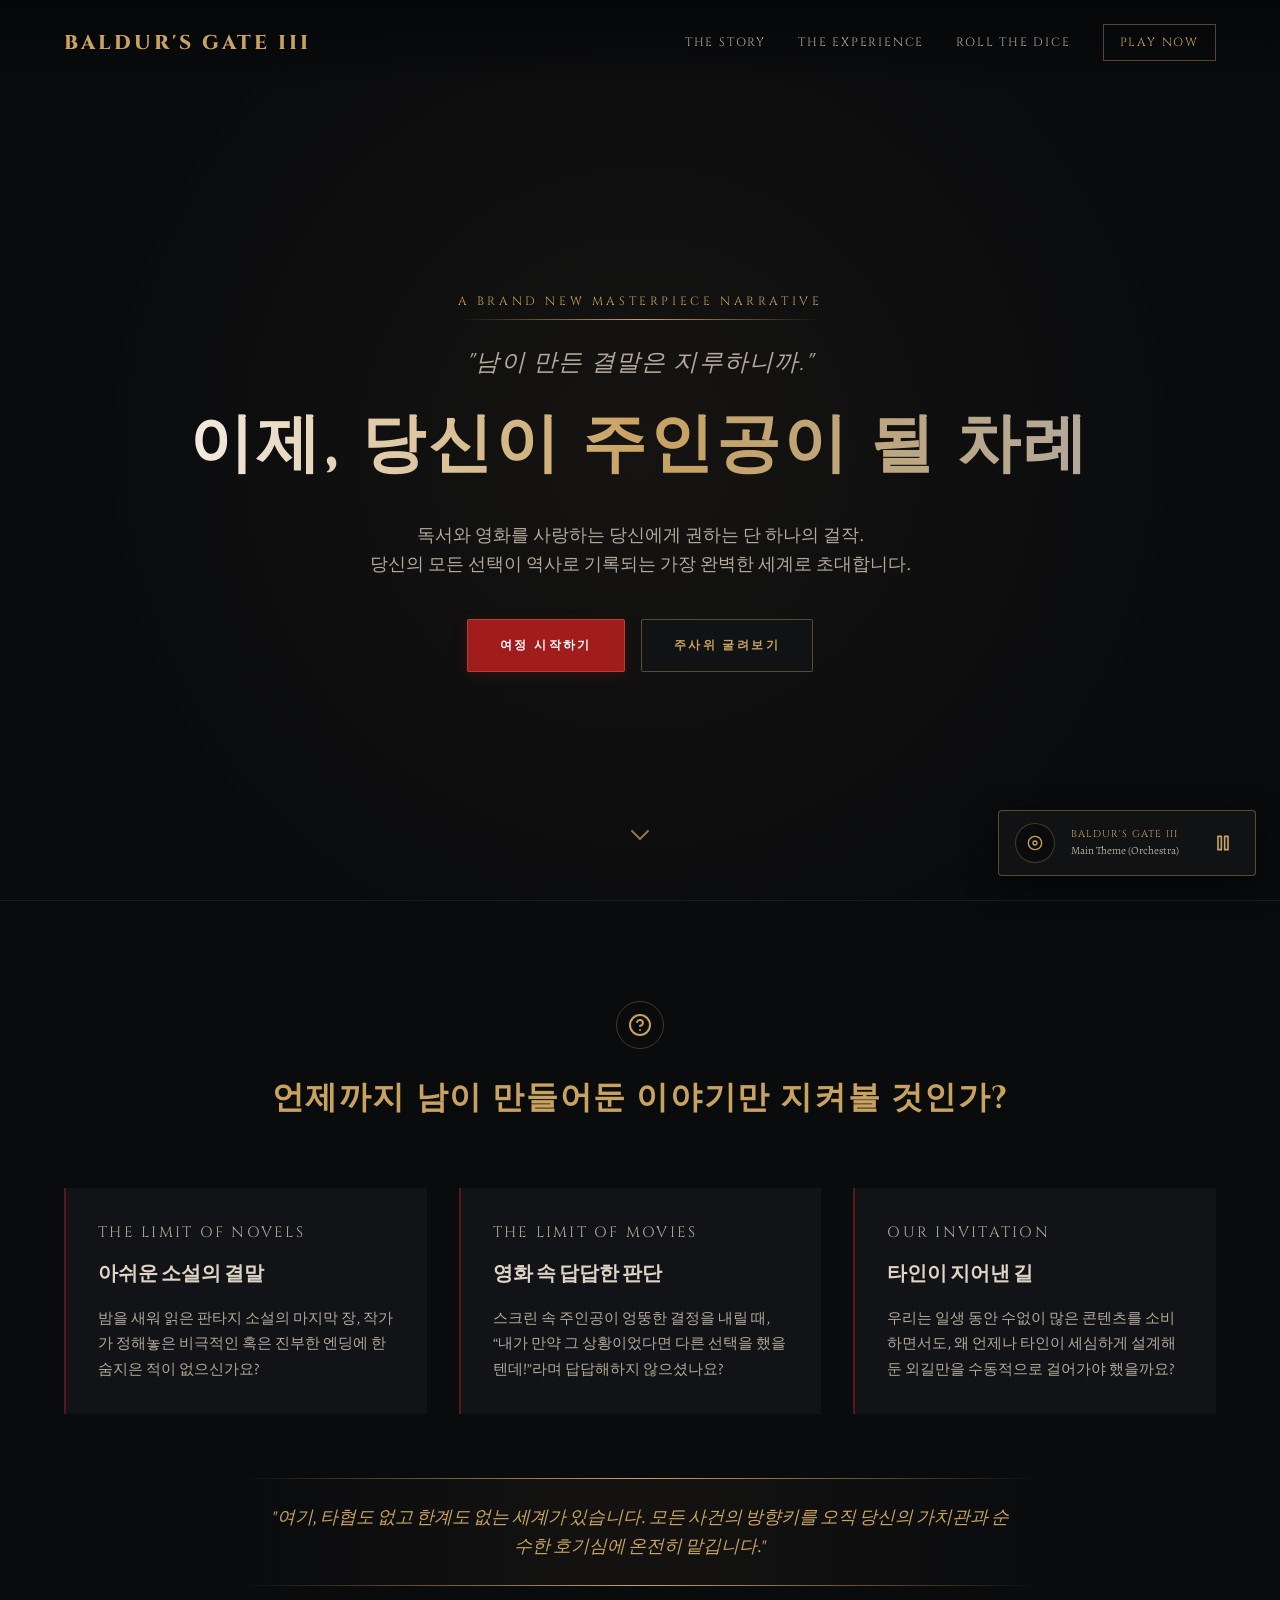
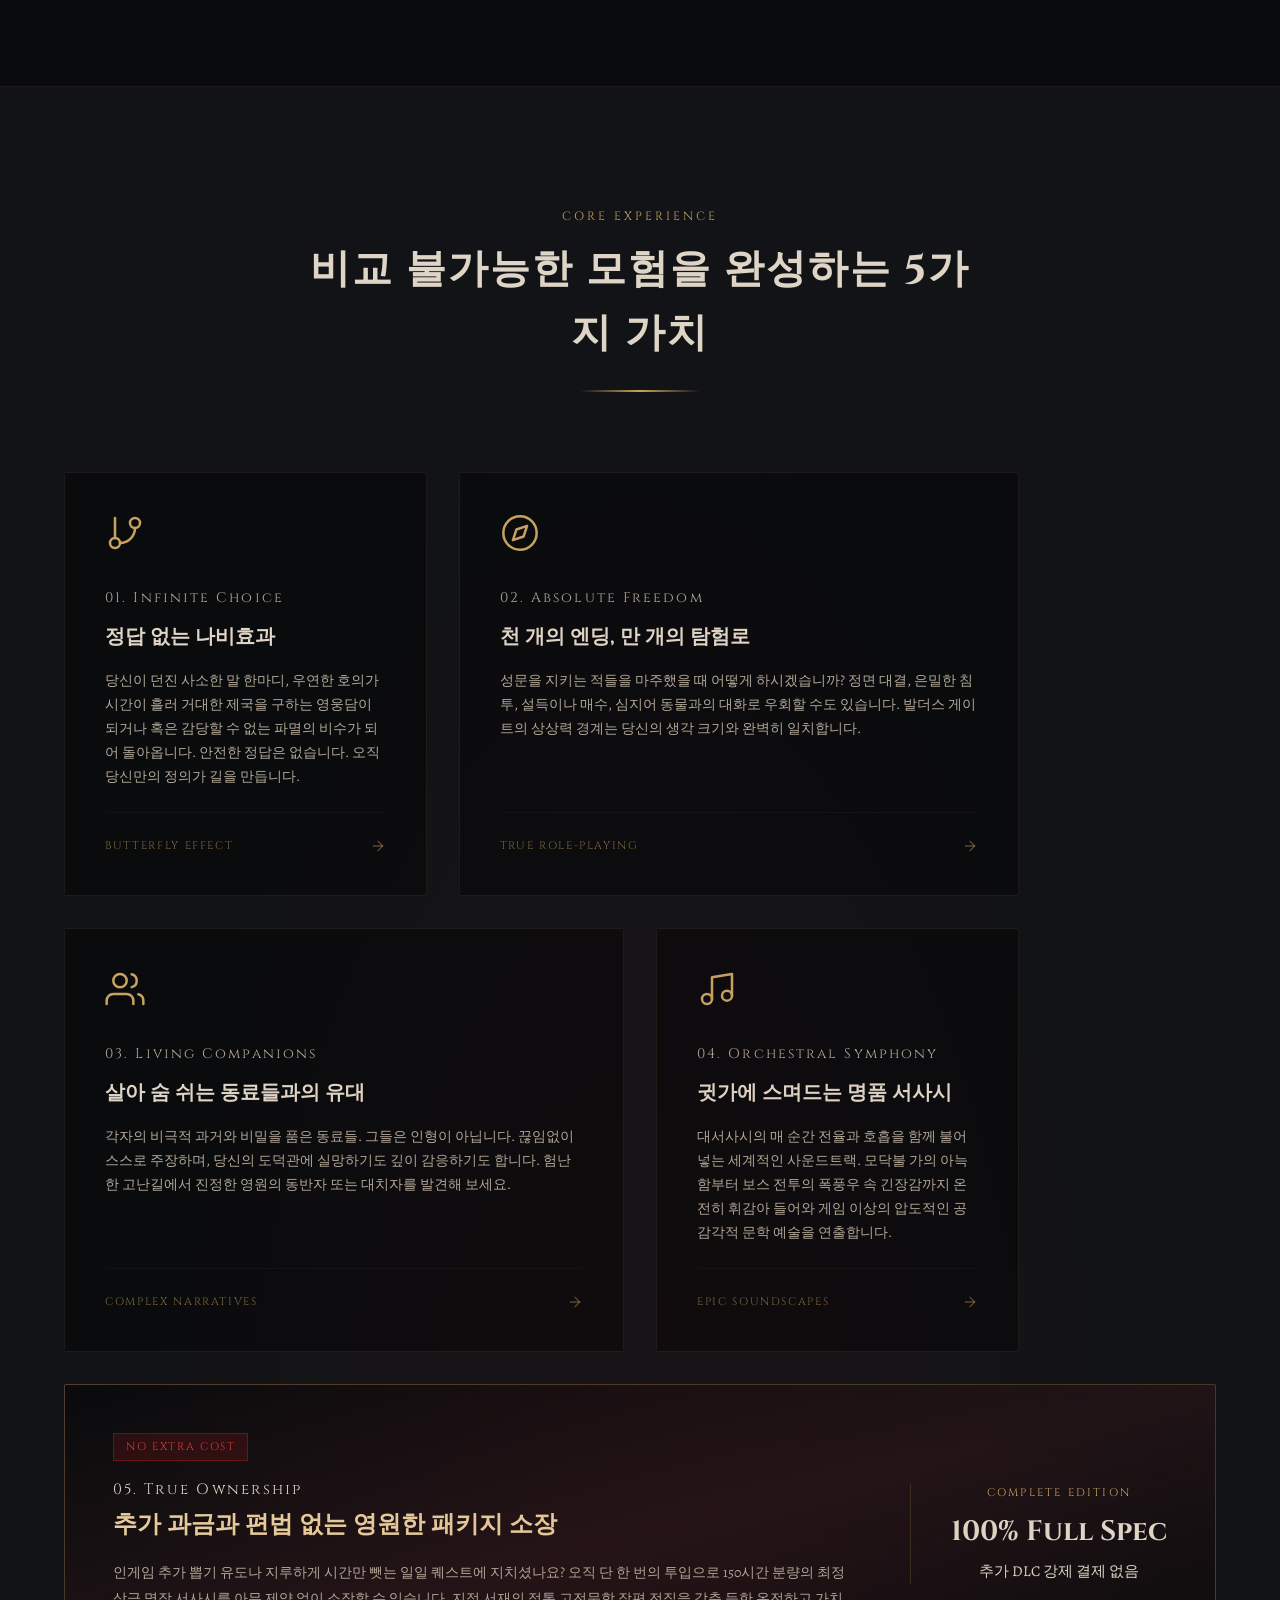
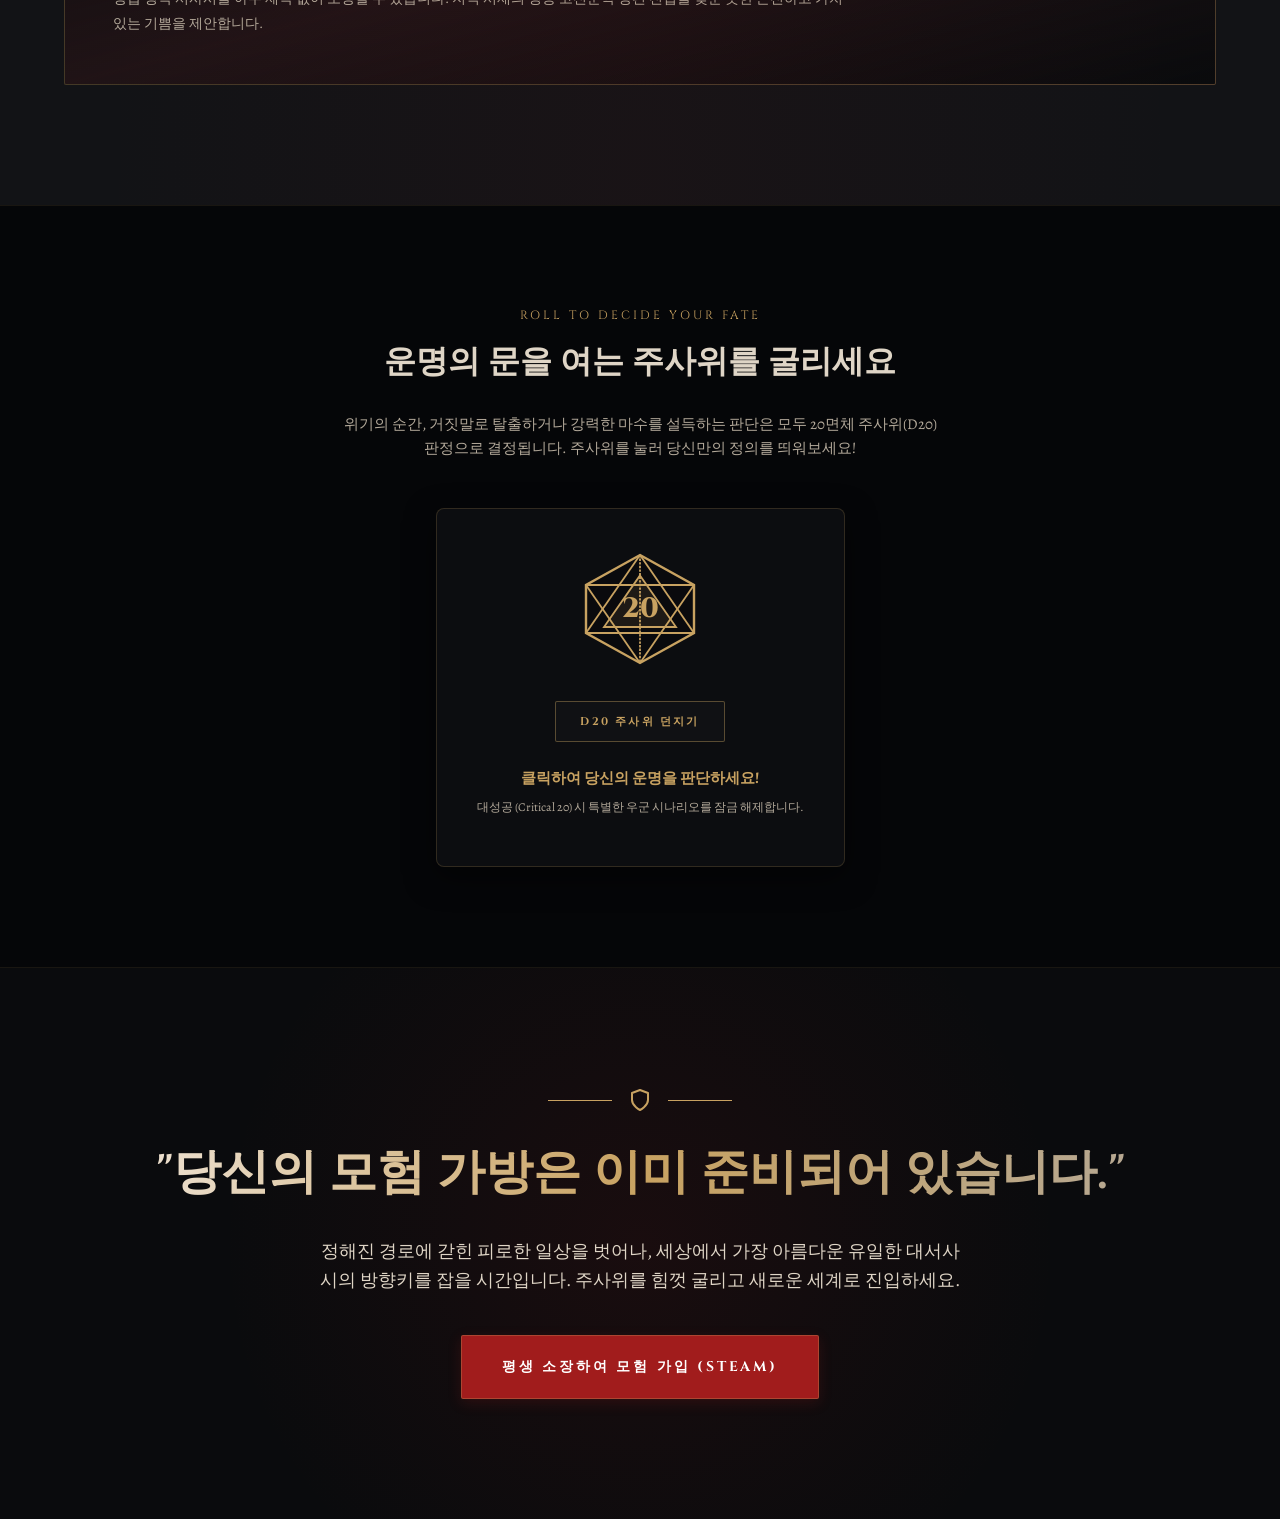
==== baldur_s_gate_3_branding_landing_page.html @ fa62d73f "add first draft of bg3 brading landing page" ====
<!DOCTYPE html>
<html lang="ko">
<head>
  <meta charset="UTF-8">
  <meta name="viewport" content="width=device-width, initial-scale=1.0">
  <title>발더스 게이트 3 - 당신이 주인공이 될 차례</title>
  
  <!-- 구글 폰트 (디자인 무드를 위한 최소한의 웹폰트 링크) -->
  <link rel="preconnect" href="https://fonts.googleapis.com">
  <link rel="preconnect" href="https://fonts.gstatic.com" crossorigin>
  <link href="https://fonts.googleapis.com/css2?family=Alegreya:ital,wght@0,400..900;1,400..900&family=Cinzel:wght@400..900&display=swap" rel="stylesheet">
  
  <style>
    /* CSS 변수를 활용한 디자인 시스템 구축 */
    :root {
      --color-obsidian: #0a0b0d;
      --color-obsidian-light: #121316;
      --color-obsidian-deep: #050608;
      --color-gold: #c8a261;
      --color-gold-dark: #a88344;
      --color-gold-light: #e6cc9c;
      --color-crimson: #a11c1c;
      --color-crimson-light: #cf3c3c;
      --color-parchment: #dfd5c6;
      --color-parchment-dark: #b3a99a;
      
      --font-title: 'Cinzel', serif;
      --font-body: 'Alegreya', serif;
      
      --transition-smooth: all 0.4s cubic-bezier(0.16, 1, 0.3, 1);
    }

    /* 초기화 및 베이스 스타일 */
    * {
      box-sizing: border-box;
      margin: 0;
      padding: 0;
    }

    html {
      scroll-behavior: smooth;
    }

    body {
      background-color: var(--color-obsidian);
      color: var(--color-parchment);
      font-family: var(--font-body);
      line-height: 1.6;
      overflow-x: hidden;
    }

    /* 선택 영역 스타일 */
    ::selection {
      background-color: var(--color-crimson);
      color: #ffffff;
    }

    /* 스크롤바 맞춤 설정 */
    ::-webkit-scrollbar {
      width: 8px;
    }
    ::-webkit-scrollbar-track {
      background: var(--color-obsidian);
    }
    ::-webkit-scrollbar-thumb {
      background: var(--color-gold);
      border-radius: 4px;
    }
    ::-webkit-scrollbar-thumb:hover {
      background: var(--color-crimson);
    }

    /* 레이아웃 컨테이너 */
    .container {
      max-width: 1200px;
      margin: 0 auto;
      padding: 0 24px;
    }

    header {
      position: absolute;
      top: 0;
      left: 0;
      width: 100%;
      z-index: 100;
      background: linear-gradient(to bottom, var(--color-obsidian-deep), transparent);
    }

    .header-wrap {
      display: flex;
      justify-content: space-between;
      align-items: center;
      padding: 24px 0;
    }

    .logo {
      font-family: var(--font-title);
      font-size: 20px;
      font-weight: 800;
      color: var(--color-gold);
      text-decoration: none;
      letter-spacing: 0.15em;
      transition: var(--transition-smooth);
    }

    .logo:hover {
      color: var(--color-gold-light);
    }

    nav {
      display: flex;
      align-items: center;
      gap: 32px;
    }

    nav a {
      font-family: var(--font-title);
      font-size: 12px;
      color: var(--color-parchment-dark);
      text-decoration: none;
      letter-spacing: 0.15em;
      transition: var(--transition-smooth);
    }

    nav a:hover {
      color: var(--color-gold);
    }

    .btn-header-cta {
      border: 1px solid rgba(200, 162, 97, 0.4);
      padding: 8px 16px;
      color: var(--color-gold);
    }

    .btn-header-cta:hover {
      border-color: var(--color-gold);
      background-color: rgba(200, 162, 97, 0.05);
    }

    /* 모바일 햄버거 버튼 */
    .menu-toggle {
      display: none;
      background: none;
      border: none;
      color: var(--color-gold);
      cursor: pointer;
    }

    /* 모바일 네비게이션 드롭다운 */
    .mobile-nav {
      display: none;
      background-color: var(--color-obsidian-light);
      border-bottom: 1px solid rgba(200, 162, 97, 0.2);
      padding: 16px 24px;
    }

    .mobile-nav a {
      display: block;
      padding: 12px 0;
      font-family: var(--font-title);
      font-size: 12px;
      color: var(--color-parchment);
      text-decoration: none;
      letter-spacing: 0.15em;
    }

    .hero {
      position: relative;
      min-height: 100vh;
      display: flex;
      flex-direction: column;
      justify-content: center;
      align-items: center;
      text-align: center;
      padding: 120px 24px 60px;
      background-image: linear-gradient(to bottom, rgba(10, 11, 13, 0.7), rgba(10, 11, 13, 1)), 
                        url('https://images.unsplash.com/photo-1518709268805-4e9042af9f23?q=80&w=1920&auto=format&fit=crop');
      background-size: cover;
      background-position: center;
    }

    .hero-glow {
      position: absolute;
      inset: 0;
      background: radial-gradient(circle at center, rgba(200, 162, 97, 0.06) 0%, transparent 70%);
      pointer-events: none;
    }

    .hero-badge {
      display: inline-block;
      border-bottom: 1px solid;
      border-image: linear-gradient(to right, transparent, var(--color-gold), transparent) 1;
      padding-bottom: 8px;
      margin-bottom: 24px;
    }

    .hero-badge p {
      font-family: var(--font-title);
      font-size: 12px;
      letter-spacing: 0.3em;
      color: var(--color-gold);
      text-transform: uppercase;
    }

    .hero h1 {
      margin-bottom: 24px;
    }

    .hero-subtitle {
      font-family: var(--font-title);
      font-size: 24px;
      font-weight: 300;
      letter-spacing: 0.05em;
      font-style: italic;
      color: var(--color-parchment-dark);
      display: block;
      margin-bottom: 12px;
    }

    .hero-title {
      font-family: var(--font-title);
      font-size: 64px;
      font-weight: 700;
      letter-spacing: 0.05em;
      background: linear-gradient(to right, #f2eae1, var(--color-gold), #b3a99a);
      -webkit-background-clip: text;
      -webkit-text-fill-color: transparent;
      display: block;
    }

    .hero-description {
      max-width: 650px;
      margin: 0 auto 40px;
      font-size: 18px;
      color: var(--color-parchment-dark);
      font-weight: 300;
    }

    .hero-buttons {
      display: flex;
      gap: 16px;
      justify-content: center;
    }

    .btn {
      display: inline-flex;
      align-items: center;
      justify-content: center;
      padding: 16px 32px;
      font-family: var(--font-title);
      font-size: 12px;
      font-weight: bold;
      letter-spacing: 0.2em;
      text-transform: uppercase;
      text-decoration: none;
      border-radius: 2px;
      transition: var(--transition-smooth);
      cursor: pointer;
    }

    .btn-primary {
      background-color: var(--color-crimson);
      color: #ffffff;
      border: 1px solid rgba(200, 162, 97, 0.3);
      box-shadow: 0 4px 14px rgba(161, 28, 28, 0.2);
    }

    .btn-primary:hover {
      background-color: var(--color-crimson-light);
      box-shadow: 0 6px 20px rgba(161, 28, 28, 0.3);
      transform: translateY(-2px);
    }

    .btn-secondary {
      background-color: rgba(18, 19, 22, 0.8);
      color: var(--color-gold);
      border: 1px solid rgba(200, 162, 97, 0.4);
    }

    .btn-secondary:hover {
      background-color: rgba(200, 162, 97, 0.1);
      border-color: var(--color-gold);
    }

    .scroll-indicator {
      position: absolute;
      bottom: 40px;
      left: 50%;
      transform: translateX(-50%);
      color: var(--color-gold);
      animation: bounce 2s infinite;
      opacity: 0.7;
    }

    @keyframes bounce {
      0%, 20%, 50%, 80%, 100% { transform: translate(-50%, 0); }
      40% { transform: translate(-50%, -10px); }
      60% { transform: translate(-50%, -5px); }
    }

    .about {
      position: relative;
      padding: 100px 0;
      background-color: var(--color-obsidian);
      border-top: 1px solid rgba(200, 162, 97, 0.1);
      border-bottom: 1px solid rgba(200, 162, 97, 0.1);
    }

    .about-header {
      text-align: center;
      margin-bottom: 64px;
    }

    .about-icon {
      width: 48px;
      height: 48px;
      border-radius: 50%;
      border: 1px solid rgba(200, 162, 97, 0.3);
      display: inline-flex;
      align-items: center;
      justify-content: center;
      color: var(--color-gold);
      margin-bottom: 24px;
    }

    .about h2 {
      font-family: var(--font-title);
      font-size: 32px;
      color: var(--color-gold);
      letter-spacing: 0.05em;
    }

    .about-grid {
      display: grid;
      grid-template-columns: repeat(3, 1fr);
      gap: 32px;
    }

    .about-card {
      background-color: var(--color-obsidian-light);
      padding: 32px;
      border-left: 2px solid rgba(161, 28, 28, 0.5);
      transition: var(--transition-smooth);
    }

    .about-card:hover {
      border-left-color: var(--color-crimson);
      transform: translateX(4px);
    }

    .card-tag {
      font-family: var(--font-title);
      font-size: 11px;
      color: var(--color-gold);
      letter-spacing: 0.15em;
      margin-bottom: 12px;
    }

    .about-card h3 {
      font-size: 20px;
      font-weight: bold;
      color: var(--color-parchment);
      margin-bottom: 16px;
    }

    .about-card p {
      font-size: 15px;
      color: var(--color-parchment-dark);
      line-height: 1.7;
    }

    .quote-box {
      max-width: 800px;
      margin: 64px auto 0;
      padding: 24px;
      text-align: center;
      background: linear-gradient(to right, transparent, rgba(200, 162, 97, 0.05), transparent);
      border-top: 1px solid;
      border-bottom: 1px solid;
      border-image: linear-gradient(to right, transparent, var(--color-gold), transparent) 1;
    }

    .quote-box p {
      font-size: 18px;
      font-style: italic;
      color: var(--color-gold);
    }

    .features {
      padding: 120px 0;
      background-color: var(--color-obsidian-light);
      position: relative;
    }

    .features-glow {
      position: absolute;
      inset: 0;
      background: radial-gradient(ellipse at bottom, rgba(161, 28, 28, 0.05) 0%, transparent 60%);
      pointer-events: none;
    }

    .section-title-wrap {
      text-align: center;
      max-width: 700px;
      margin: 0 auto 80px;
    }

    .section-tag {
      font-family: var(--font-title);
      font-size: 12px;
      letter-spacing: 0.25em;
      color: var(--color-gold);
      text-transform: uppercase;
      margin-bottom: 12px;
      display: block;
    }

    .section-title {
      font-family: var(--font-title);
      font-size: 40px;
      color: var(--color-parchment);
      font-weight: bold;
      letter-spacing: 0.05em;
    }

    .title-line {
      width: 120px;
      height: 2px;
      background: linear-gradient(to right, transparent, var(--color-gold), transparent);
      margin: 24px auto 0;
    }

    /* 반응형 그리드 설계 */
    .features-grid {
      display: grid;
      grid-template-columns: repeat(6, 1fr);
      gap: 32px;
    }

    .col-span-2 {
      grid-column: span 2;
    }

    .col-span-3 {
      grid-column: span 3;
    }

    .col-span-6 {
      grid-column: span 6;
    }

    .feature-card {
      background-color: var(--color-obsidian);
      border: 1px solid rgba(200, 162, 97, 0.1);
      padding: 40px;
      border-radius: 2px;
      display: flex;
      flex-direction: column;
      justify-content: space-between;
      height: 100%;
      transition: var(--transition-smooth);
    }

    .feature-card:hover {
      box-shadow: 0 0 25px rgba(200, 162, 97, 0.15);
      border-color: var(--color-gold);
      transform: translateY(-4px);
    }

    .card-icon {
      color: var(--color-gold);
      margin-bottom: 24px;
      transition: var(--transition-smooth);
    }

    .feature-card:hover .card-icon {
      color: var(--color-gold-light);
    }

    .feature-card h3 {
      font-family: var(--font-title);
      font-size: 20px;
      color: var(--color-parchment);
      margin-bottom: 16px;
    }

    .feature-card p {
      font-size: 14px;
      color: var(--color-parchment-dark);
      line-height: 1.7;
    }

    .card-footer {
      border-top: 1px solid rgba(200, 162, 97, 0.05);
      margin-top: 24px;
      padding-top: 24px;
      display: flex;
      justify-content: space-between;
      align-items: center;
    }

    .footer-text {
      font-size: 11px;
      font-family: var(--font-title);
      color: rgba(200, 162, 97, 0.6);
      letter-spacing: 0.15em;
      text-transform: uppercase;
    }

    .arrow-icon {
      width: 16px;
      height: 16px;
      color: rgba(200, 162, 97, 0.4);
      transition: var(--transition-smooth);
    }

    .feature-card:hover .arrow-icon {
      color: var(--color-gold);
      transform: translateX(4px);
    }

    /* 스페셜 와이드 카드 스타일링 */
    .special-card {
      background: linear-gradient(to right bottom, var(--color-obsidian), rgba(161, 28, 28, 0.1), var(--color-obsidian));
      border: 1px solid rgba(200, 162, 97, 0.3);
      padding: 48px;
      display: flex;
      flex-direction: row;
      justify-content: space-between;
      align-items: center;
      gap: 32px;
    }

    .special-content {
      max-width: 70%;
    }

    .special-badge {
      display: inline-block;
      background-color: rgba(161, 28, 28, 0.2);
      border: 1px solid rgba(161, 28, 28, 0.5);
      color: var(--color-crimson-light);
      font-family: var(--font-title);
      font-size: 11px;
      letter-spacing: 0.15em;
      padding: 4px 12px;
      text-transform: uppercase;
      margin-bottom: 16px;
    }

    .special-card h3 {
      font-size: 24px;
      color: var(--color-gold-light);
    }

    .special-card p {
      font-size: 15px;
      color: var(--color-parchment);
    }

    .special-info {
      text-align: center;
      border-left: 1px solid rgba(200, 162, 97, 0.2);
      padding-left: 40px;
      flex-shrink: 0;
    }

    .info-tag {
      font-size: 11px;
      font-family: var(--font-title);
      color: var(--color-gold);
      letter-spacing: 0.2em;
      display: block;
      margin-bottom: 8px;
    }

    .info-value {
      font-size: 28px;
      font-family: var(--font-title);
      font-weight: bold;
      color: var(--color-parchment-light);
    }

    .info-desc {
      font-size: 11px;
      color: var(--color-parchment-dark);
      margin-top: 4px;
    }

    .interactive {
      padding: 100px 0;
      background-color: var(--color-obsidian-deep);
      border-top: 1px solid rgba(200, 162, 97, 0.1);
      border-bottom: 1px solid rgba(200, 162, 97, 0.1);
      text-align: center;
    }

    .interactive-wrap {
      max-width: 600px;
      margin: 0 auto;
    }

    .interactive h2 {
      font-family: var(--font-title);
      font-size: 32px;
      color: var(--color-parchment);
      margin-bottom: 24px;
    }

    .interactive-desc {
      font-size: 15px;
      color: var(--color-parchment-dark);
      margin-bottom: 48px;
    }

    .dice-box {
      background-color: rgba(18, 19, 22, 0.6);
      border: 1px solid rgba(200, 162, 97, 0.2);
      padding: 40px;
      border-radius: 8px;
      display: inline-flex;
      flex-direction: column;
      align-items: center;
      min-width: 300px;
      box-shadow: 0 10px 30px rgba(0, 0, 0, 0.5);
    }

    .dice-container {
      position: relative;
      width: 120px;
      height: 120px;
      cursor: pointer;
      margin-bottom: 32px;
    }

    .dice-svg {
      width: 100%;
      height: 100%;
      color: var(--color-gold);
      transition: var(--transition-smooth);
    }

    .dice-container:hover .dice-svg {
      color: var(--color-gold-light);
    }

    .dice-number {
      position: absolute;
      top: 50%;
      left: 50%;
      transform: translate(-50%, -50%);
      font-family: var(--font-title);
      font-size: 28px;
      font-weight: 800;
      color: var(--color-gold);
      user-select: none;
      transition: var(--transition-smooth);
    }

    .dice-container:hover .dice-number {
      color: var(--color-gold-light);
    }

    /* 주사위 회전 애니메이션 */
    @keyframes roll {
      0% { transform: rotate(0deg) scale(1); }
      30% { transform: rotate(360deg) scale(1.15); }
      70% { transform: rotate(720deg) scale(0.9); }
      100% { transform: rotate(1080deg) scale(1); }
    }

    .dice-rolling {
      animation: roll 1.2s cubic-bezier(0.34, 1.56, 0.64, 1);
    }

    .dice-result {
      margin-top: 24px;
      min-height: 60px;
    }

    .result-msg {
      font-size: 15px;
      font-weight: bold;
      color: var(--color-gold);
      margin-bottom: 8px;
    }

    .result-sub {
      font-size: 12px;
      color: var(--color-parchment-dark);
    }

    .cta {
      position: relative;
      padding: 120px 0;
      background-image: linear-gradient(to top, rgba(10, 11, 13, 0.95), rgba(10, 11, 13, 0.7)), 
                        url('https://images.unsplash.com/photo-1514306191717-452ec28c7814?q=80&w=1920&auto=format&fit=crop');
      background-size: cover;
      background-position: center;
      text-align: center;
    }

    .cta-glow {
      position: absolute;
      inset: 0;
      background: radial-gradient(circle at center, rgba(161, 28, 28, 0.1) 0%, transparent 60%);
      pointer-events: none;
    }

    .cta-decor {
      display: flex;
      justify-content: center;
      align-items: center;
      gap: 16px;
      margin-bottom: 24px;
      color: var(--color-gold);
    }

    .decor-line {
      width: 64px;
      height: 1px;
      background-color: var(--color-gold);
    }

    .cta h2 {
      font-family: var(--font-title);
      font-size: 48px;
      background: linear-gradient(to right, #f2eae1, var(--color-gold), #b3a99a);
      -webkit-background-clip: text;
      -webkit-text-fill-color: transparent;
      margin-bottom: 24px;
    }

    .cta-desc {
      max-width: 650px;
      margin: 0 auto 40px;
      font-size: 18px;
      color: var(--color-parchment);
      font-weight: 300;
    }

    .btn-cta {
      display: inline-flex;
      align-items: center;
      gap: 12px;
      padding: 20px 40px;
      font-size: 14px;
    }

    .btn-icon {
      width: 16px;
      height: 16px;
    }

    .cta-tip {
      font-size: 11px;
      color: var(--color-parchment-dark);
      margin-top: 16px;
      letter-spacing: 0.1em;
    }

    footer {
      background-color: var(--color-obsidian-deep);
      border-top: 1px solid rgba(200, 162, 97, 0.2);
      padding: 60px 0 40px;
    }

    .footer-top {
      display: flex;
      justify-content: space-between;
      align-items: center;
      margin-bottom: 40px;
    }

    .footer-brand h4 {
      font-family: var(--font-title);
      font-size: 14px;
      color: var(--color-gold);
      letter-spacing: 0.15em;
      margin-bottom: 8px;
    }

    .footer-brand p {
      font-size: 12px;
      color: var(--color-parchment-dark);
    }

    .footer-links {
      display: flex;
      gap: 24px;
      font-size: 12px;
    }

    .footer-links a {
      color: var(--color-parchment-dark);
      text-decoration: none;
      transition: var(--transition-smooth);
    }

    .footer-links a:hover {
      color: var(--color-gold);
    }

    .footer-divider {
      color: rgba(200, 162, 97, 0.2);
    }

    .footer-bottom {
      border-top: 1px solid rgba(200, 162, 97, 0.05);
      padding-top: 32px;
      text-align: center;
      font-size: 10px;
      color: var(--color-parchment-dark);
    }

    .bgm-player {
      position: fixed;
      bottom: 24px;
      right: 24px;
      z-index: 1000;
      background-color: rgba(18, 19, 22, 0.95);
      border: 1px solid rgba(200, 162, 97, 0.4);
      padding: 12px 16px;
      border-radius: 4px;
      display: flex;
      align-items: center;
      gap: 16px;
      box-shadow: 0 10px 30px rgba(0, 0, 0, 0.6);
      backdrop-filter: blur(4px);
      transition: var(--transition-smooth);
    }

    .bgm-player:hover {
      border-color: var(--color-gold);
    }

    .vinyl {
      width: 40px;
      height: 40px;
      border-radius: 50%;
      border: 1px solid rgba(200, 162, 97, 0.3);
      background-color: var(--color-obsidian);
      display: flex;
      align-items: center;
      justify-content: center;
      color: var(--color-gold);
      animation: spin 10s linear infinite;
    }

    @keyframes spin {
      100% { transform: rotate(360deg); }
    }

    .bgm-info {
      width: 120px;
    }

    .bgm-info .bgm-tag {
      font-family: var(--font-title);
      font-size: 10px;
      color: var(--color-gold);
      letter-spacing: 0.1em;
      white-space: nowrap;
      overflow: hidden;
      text-overflow: ellipsis;
    }

    .bgm-info .bgm-title {
      font-size: 11px;
      color: var(--color-parchment-dark);
      white-space: nowrap;
      overflow: hidden;
      text-overflow: ellipsis;
    }

    .btn-play-toggle {
      background: none;
      border: none;
      color: var(--color-gold);
      cursor: pointer;
      display: flex;
      align-items: center;
      justify-content: center;
      padding: 6px;
      border-radius: 50%;
      transition: var(--transition-smooth);
    }

    .btn-play-toggle:hover {
      background-color: rgba(200, 162, 97, 0.1);
    }

    @media (max-width: 1024px) {
      .features-grid {
        grid-template-columns: repeat(2, 1fr);
      }
      .col-span-2, .col-span-3, .col-span-6 {
        grid-column: span 2;
      }
      .special-card {
        grid-column: span 2;
        flex-direction: column;
        align-items: flex-start;
      }
      .special-content {
        max-width: 100%;
      }
      .special-info {
        border-left: none;
        border-top: 1px solid rgba(200, 162, 97, 0.2);
        padding-left: 0;
        padding-top: 24px;
        width: 100%;
        text-align: left;
      }
    }

    @media (max-width: 768px) {
      .menu-toggle {
        display: block;
      }
      nav {
        display: none;
      }
      .about-grid {
        grid-template-columns: 1fr;
      }
      .hero-title {
        font-size: 40px;
      }
      .hero-subtitle {
        font-size: 18px;
      }
      .hero-description {
        font-size: 15px;
      }
      .hero-buttons {
        flex-direction: column;
        width: 100%;
      }
      .btn {
        width: 100%;
      }
      .section-title {
        font-size: 28px;
      }
      .cta h2 {
        font-size: 32px;
      }
      .footer-top {
        flex-direction: column;
        gap: 32px;
        text-align: center;
      }
      .footer-links {
        flex-direction: column;
        align-items: center;
        gap: 16px;
      }
      .footer-divider {
        display: none;
      }
      .features-grid {
        grid-template-columns: 1fr;
      }
      .col-span-2, .col-span-3, .col-span-6 {
        grid-column: span 1;
      }
      .special-card {
        grid-column: span 1;
        padding: 32px 24px;
      }
    }
  </style>
</head>
<body>

  <!-- 가상 뮤직 플레이어 -->
  <div class="bgm-player" id="music-player">
    <div class="vinyl" id="vinyl-disk">
      <!-- 음반 모양 아이콘 (SVG) -->
      <svg class="btn-icon" viewBox="0 0 24 24" fill="none" stroke="currentColor" stroke-width="2" stroke-linecap="round" stroke-linejoin="round">
        <circle cx="12" cy="12" r="10"></circle>
        <circle cx="12" cy="12" r="3"></circle>
      </svg>
    </div>
    <div class="bgm-info">
      <p class="bgm-tag">BALDUR'S GATE III</p>
      <p class="bgm-title" id="bgm-title">Main Theme (Orchestra)</p>
    </div>
    <button onclick="toggleMusic()" class="btn-play-toggle" aria-label="음악 재생/정지 토글">
      <!-- 재생/정지 전환 아이콘 (BGM 제어) -->
      <svg id="music-btn-svg" viewBox="0 0 24 24" width="20" height="20" fill="none" stroke="currentColor" stroke-width="2" stroke-linecap="round" stroke-linejoin="round">
        <!-- 재생 상태 기본 아이콘: 일시정지 (Pause) -->
        <rect x="6" y="4" width="4" height="16"></rect>
        <rect x="14" y="4" width="4" height="16"></rect>
      </svg>
    </button>
  </div>

  <header>
    <div class="container">
      <div class="header-wrap">
        <a href="#" class="logo">BALDUR'S GATE III</a>
        
        <nav>
          <a href="#about">THE STORY</a>
          <a href="#features">THE EXPERIENCE</a>
          <a href="#interactive">ROLL THE DICE</a>
          <a href="#cta" class="btn-header-cta">PLAY NOW</a>
        </nav>
        
        <button onclick="toggleMobileMenu()" class="menu-toggle" aria-label="모바일 메뉴 열기/닫기">
          <svg viewBox="0 0 24 24" width="24" height="24" fill="none" stroke="currentColor" stroke-width="2" stroke-linecap="round" stroke-linejoin="round">
            <line x1="3" y1="12" x2="21" y2="12"></line>
            <line x1="3" y1="6" x2="21" y2="6"></line>
            <line x1="3" y1="18" x2="21" y2="18"></line>
          </svg>
        </button>
      </div>
    </div>
    
    <!-- 모바일 메뉴 아코디언 -->
    <div id="mobile-menu" class="mobile-nav">
      <a href="#about" onclick="toggleMobileMenu()">THE STORY</a>
      <a href="#features" onclick="toggleMobileMenu()">THE EXPERIENCE</a>
      <a href="#interactive" onclick="toggleMobileMenu()">ROLL THE DICE</a>
      <a href="#cta" onclick="toggleMobileMenu()" style="color: var(--color-gold); font-weight: bold;">PLAY NOW</a>
    </div>
  </header>

  <section class="hero">
    <div class="hero-glow"></div>
    <div class="container" style="position: relative; z-index: 10;">
      <div class="hero-badge">
        <p>A Brand New Masterpiece Narrative</p>
      </div>
      
      <h1>
        <span class="hero-subtitle">"남이 만든 결말은 지루하니까."</span>
        <span class="hero-title">이제, 당신이 주인공이 될 차례</span>
      </h1>
      
      <p class="hero-description">
        독서와 영화를 사랑하는 당신에게 권하는 단 하나의 걸작.<br>
        당신의 모든 선택이 역사로 기록되는 가장 완벽한 세계로 초대합니다.
      </p>

      <div class="hero-buttons">
        <a href="#about" class="btn btn-primary">여정 시작하기</a>
        <a href="#interactive" class="btn btn-secondary">주사위 굴려보기</a>
      </div>
    </div>

    <div class="scroll-indicator">
      <a href="#about" style="color: inherit;" aria-label="다음 섹션으로 스크롤">
        <svg viewBox="0 0 24 24" width="32" height="32" fill="none" stroke="currentColor" stroke-width="1.5" stroke-linecap="round" stroke-linejoin="round">
          <polyline points="6 9 12 15 18 9"></polyline>
        </svg>
      </a>
    </div>
  </section>

  <section id="about" class="about">
    <div class="container">
      <div class="about-header">
        <div class="about-icon">
          <!-- 도우미 물음표 아이콘 (SVG) -->
          <svg viewBox="0 0 24 24" width="24" height="24" fill="none" stroke="currentColor" stroke-width="2" stroke-linecap="round" stroke-linejoin="round">
            <circle cx="12" cy="12" r="10"></circle>
            <path d="M9.09 9a3 3 0 0 1 5.83 1c0 2-3 3-3 3"></path>
            <line x1="12" y1="17" x2="12.01" y2="17"></line>
          </svg>
        </div>
        <h2>언제까지 남이 만들어둔 이야기만 지켜볼 것인가?</h2>
      </div>

      <div class="about-grid">
        <div class="about-card">
          <p class="card-tag">THE LIMIT OF NOVELS</p>
          <h3>아쉬운 소설의 결말</h3>
          <p>밤을 새워 읽은 판타지 소설의 마지막 장, 작가가 정해놓은 비극적인 혹은 진부한 엔딩에 한숨지은 적이 없으신가요?</p>
        </div>

        <div class="about-card">
          <p class="card-tag">THE LIMIT OF MOVIES</p>
          <h3>영화 속 답답한 판단</h3>
          <p>스크린 속 주인공이 엉뚱한 결정을 내릴 때, “내가 만약 그 상황이었다면 다른 선택을 했을 텐데!”라며 답답해하지 않으셨나요?</p>
        </div>

        <div class="about-card">
          <p class="card-tag">OUR INVITATION</p>
          <h3>타인이 지어낸 길</h3>
          <p>우리는 일생 동안 수없이 많은 콘텐츠를 소비하면서도, 왜 언제나 타인이 세심하게 설계해 둔 외길만을 수동적으로 걸어가야 했을까요?</p>
        </div>
      </div>

      <div class="quote-box">
        <p>"여기, 타협도 없고 한계도 없는 세계가 있습니다. 모든 사건의 방향키를 오직 당신의 가치관과 순수한 호기심에 온전히 맡깁니다."</p>
      </div>
    </div>
  </section>

  <section id="features" class="features">
    <div class="features-glow"></div>
    <div class="container">
      <div class="section-title-wrap">
        <span class="section-tag">Core Experience</span>
        <h2 class="section-title">비교 불가능한 모험을 완성하는 5가지 가치</h2>
        <div class="title-line"></div>
      </div>

      <div class="features-grid">
        <!-- 카드 1: 정답 없는 나비효과 -->
        <div class="col-span-2">
          <div class="feature-card">
            <div>
              <div class="card-icon">
                <!-- 브랜치 구조 아이콘 (SVG) -->
                <svg viewBox="0 0 24 24" width="40" height="40" fill="none" stroke="currentColor" stroke-width="1.5" stroke-linecap="round" stroke-linejoin="round">
                  <line x1="6" y1="3" x2="6" y2="15"></line>
                  <circle cx="18" cy="6" r="3"></circle>
                  <circle cx="6" cy="18" r="3"></circle>
                  <path d="M18 9a9 9 0 0 1-9 9"></path>
                </svg>
              </div>
              <p class="card-tag">01. Infinite Choice</p>
              <h3>정답 없는 나비효과</h3>
              <p>당신이 던진 사소한 말 한마디, 우연한 호의가 시간이 흘러 거대한 제국을 구하는 영웅담이 되거나 혹은 감당할 수 없는 파멸의 비수가 되어 돌아옵니다. 안전한 정답은 없습니다. 오직 당신만의 정의가 길을 만듭니다.</p>
            </div>
            <div class="card-footer">
              <span class="footer-text">Butterfly Effect</span>
              <svg class="arrow-icon" viewBox="0 0 24 24" fill="none" stroke="currentColor" stroke-width="2" stroke-linecap="round" stroke-linejoin="round">
                <line x1="5" y1="12" x2="19" y2="12"></line>
                <polyline points="12 5 19 12 12 19"></polyline>
              </svg>
            </div>
          </div>
        </div>

        <!-- 카드 2: 천 개의 엔딩, 만 개의 길 -->
        <div class="col-span-3">
          <div class="feature-card">
            <div>
              <div class="card-icon">
                <!-- 나침반 아이콘 (SVG) -->
                <svg viewBox="0 0 24 24" width="40" height="40" fill="none" stroke="currentColor" stroke-width="1.5" stroke-linecap="round" stroke-linejoin="round">
                  <circle cx="12" cy="12" r="10"></circle>
                  <polygon points="16.24 7.76 14.12 14.12 7.76 16.24 9.88 9.88 16.24 7.76"></polygon>
                </svg>
              </div>
              <p class="card-tag">02. Absolute Freedom</p>
              <h3>천 개의 엔딩, 만 개의 탐험로</h3>
              <p>성문을 지키는 적들을 마주했을 때 어떻게 하시겠습니까? 정면 대결, 은밀한 침투, 설득이나 매수, 심지어 동물과의 대화로 우회할 수도 있습니다. 발더스 게이트의 상상력 경계는 당신의 생각 크기와 완벽히 일치합니다.</p>
            </div>
            <div class="card-footer">
              <span class="footer-text">True Role-playing</span>
              <svg class="arrow-icon" viewBox="0 0 24 24" fill="none" stroke="currentColor" stroke-width="2" stroke-linecap="round" stroke-linejoin="round">
                <line x1="5" y1="12" x2="19" y2="12"></line>
                <polyline points="12 5 19 12 12 19"></polyline>
              </svg>
            </div>
          </div>
        </div>

        <!-- 카드 3: 깊어지는 동료 유대 -->
        <div class="col-span-3">
          <div class="feature-card">
            <div>
              <div class="card-icon">
                <!-- 유저 연합 아이콘 (SVG) -->
                <svg viewBox="0 0 24 24" width="40" height="40" fill="none" stroke="currentColor" stroke-width="1.5" stroke-linecap="round" stroke-linejoin="round">
                  <path d="M17 21v-2a4 4 0 0 0-4-4H5a4 4 0 0 0-4 4v2"></path>
                  <circle cx="9" cy="7" r="4"></circle>
                  <path d="M23 21v-2a4 4 0 0 0-3-3.87"></path>
                  <path d="M16 3.13a4 4 0 0 1 0 7.75"></path>
                </svg>
              </div>
              <p class="card-tag">03. Living Companions</p>
              <h3>살아 숨 쉬는 동료들과의 유대</h3>
              <p>각자의 비극적 과거와 비밀을 품은 동료들. 그들은 인형이 아닙니다. 끊임없이 스스로 주장하며, 당신의 도덕관에 실망하기도 깊이 감응하기도 합니다. 험난한 고난길에서 진정한 영원의 동반자 또는 대치자를 발견해 보세요.</p>
            </div>
            <div class="card-footer">
              <span class="footer-text">Complex Narratives</span>
              <svg class="arrow-icon" viewBox="0 0 24 24" fill="none" stroke="currentColor" stroke-width="2" stroke-linecap="round" stroke-linejoin="round">
                <line x1="5" y1="12" x2="19" y2="12"></line>
                <polyline points="12 5 19 12 12 19"></polyline>
              </svg>
            </div>
          </div>
        </div>

        <!-- 카드 4: 웅장한 오케스트라 사운드 -->
        <div class="col-span-2">
          <div class="feature-card">
            <div>
              <div class="card-icon">
                <!-- 음표 아이콘 (SVG) -->
                <svg viewBox="0 0 24 24" width="40" height="40" fill="none" stroke="currentColor" stroke-width="1.5" stroke-linecap="round" stroke-linejoin="round">
                  <path d="M9 18V5l12-2v13"></path>
                  <circle cx="6" cy="18" r="3"></circle>
                  <circle cx="18" cy="16" r="3"></circle>
                </svg>
              </div>
              <p class="card-tag">04. Orchestral Symphony</p>
              <h3>귓가에 스며드는 명품 서사시</h3>
              <p>대서사시의 매 순간 전율과 호흡을 함께 불어넣는 세계적인 사운드트랙. 모닥불 가의 아늑함부터 보스 전투의 폭풍우 속 긴장감까지 온전히 휘감아 들어와 게임 이상의 압도적인 공감각적 문학 예술을 연출합니다.</p>
            </div>
            <div class="card-footer">
              <span class="footer-text">Epic Soundscapes</span>
              <svg class="arrow-icon" viewBox="0 0 24 24" fill="none" stroke="currentColor" stroke-width="2" stroke-linecap="round" stroke-linejoin="round">
                <line x1="5" y1="12" x2="19" y2="12"></line>
                <polyline points="12 5 19 12 12 19"></polyline>
              </svg>
            </div>
          </div>
        </div>

        <!-- 카드 5: 평생 소장 풀패키지 (와이드 스페셜 구조) -->
        <div class="col-span-6">
          <div class="feature-card special-card">
            <div class="special-content">
              <span class="special-badge">No Extra Cost</span>
              <p class="card-tag" style="margin-bottom: 4px;">05. True Ownership</p>
              <h3>추가 과금과 편법 없는 영원한 패키지 소장</h3>
              <p style="margin-top: 12px; font-size: 14px; line-height: 1.8; color: var(--color-parchment-dark);">
                인게임 추가 뽑기 유도나 지루하게 시간만 뺏는 일일 퀘스트에 지치셨나요? 오직 단 한 번의 투입으로 150시간 분량의 최정상급 명작 서사시를 아무 제약 없이 소장할 수 있습니다. 지적 서재의 정통 고전문학 장편 전집을 갖춘 듯한 온전하고 가치 있는 기쁨을 제안합니다.
              </p>
            </div>
            <div class="special-info">
              <span class="info-tag">COMPLETE EDITION</span>
              <span class="info-value">100% Full Spec</span>
              <p class="info-desc">추가 DLC 강제 결제 없음</p>
            </div>
          </div>
        </div>

      </div>
    </div>
  </section>

  <section id="interactive" class="interactive">
    <div class="container">
      <div class="interactive-wrap">
        <span class="section-tag">Roll to Decide Your Fate</span>
        <h2>운명의 문을 여는 주사위를 굴리세요</h2>
        <p class="interactive-desc">
          위기의 순간, 거짓말로 탈출하거나 강력한 마수를 설득하는 판단은 모두 20면체 주사위(D20) 판정으로 결정됩니다. 주사위를 눌러 당신만의 정의를 띄워보세요!
        </p>

        <div class="dice-box">
          <div id="dice-container" onclick="rollDice()" class="dice-container">
            <!-- 20면체 주사위 인라인 SVG -->
            <svg id="dice-svg" class="dice-svg" viewBox="0 0 100 100" fill="currentColor">
              <polygon points="50,5 95,30 95,70 50,95 5,70 5,30" fill="rgba(10, 11, 13, 0.9)" stroke="currentColor" stroke-width="2"/>
              <line x1="50" y1="5" x2="50" y2="95" stroke="currentColor" stroke-width="1.5" stroke-dasharray="2 1"/>
              <line x1="5" y1="30" x2="95" y2="30" stroke="currentColor" stroke-width="1.5"/>
              <line x1="5" y1="70" x2="95" y2="70" stroke="currentColor" stroke-width="1.5"/>
              <line x1="5" y1="30" x2="50" y2="95" stroke="currentColor" stroke-width="1.5"/>
              <line x1="95" y1="30" x2="50" y2="95" stroke="currentColor" stroke-width="1.5"/>
              <line x1="5" y1="70" x2="50" y2="5" stroke="currentColor" stroke-width="1.5"/>
              <line x1="95" y1="70" x2="50" y2="5" stroke="currentColor" stroke-width="1.5"/>
              <polygon points="50,22 80,65 20,65" fill="rgba(200, 162, 97, 0.1)" stroke="currentColor" stroke-width="1.5"/>
            </svg>
            <span id="dice-number" class="dice-number">20</span>
          </div>

          <button onclick="rollDice()" class="btn btn-secondary" style="padding: 12px 24px; font-size: 11px;">
            D20 주사위 던지기
          </button>

          <div class="dice-result">
            <p id="dice-message" class="result-msg">클릭하여 당신의 운명을 판단하세요!</p>
            <p id="dice-sub-message" class="result-sub">대성공 (Critical 20) 시 특별한 우군 시나리오를 잠금 해제합니다.</p>
          </div>
        </div>
      </div>
    </div>
  </section>

  <section id="cta" class="cta">
    <div class="cta-glow"></div>
    <div class="container" style="position: relative; z-index: 10;">
      <div class="cta-decor">
        <span class="decor-line"></span>
        <!-- 방패 아이콘 (SVG) -->
        <svg viewBox="0 0 24 24" width="24" height="24" fill="none" stroke="currentColor" stroke-width="2" stroke-linecap="round" stroke-linejoin="round">
          <path d="M12 22s8-4 8-10V5l-8-3-8 3v7c0 6 8 10 8 10z"></path>
        </svg>
        <span class="decor-line"></span>
      </div>

      <h2>"당신의 모험 가방은 이미 준비되어 있습니다."</h2>
      
      <p class="cta-desc">
        정해진 경로에 갇힌 피로한 일상을 벗어나, 세상에서 가장 아름다운 유일한 대서사시의 방향키를 잡을 시간입니다. 주사위를 힘껏 굴리고 새로운 세계로 진입하세요.
      </p>

      <div>
        <a href="https://store.steampowered.com" target="_blank" rel="noopener noreferrer" class="btn btn-primary btn-cta">
          <span>평생 소장하여 모험 가입 (Steam)</span>
          <!-- 외부링크 아이콘 (SVG) -->
          <svg class="btn-icon" viewBox="0 0 24 24" fill="none" stroke="currentColor" stroke-width="2" stroke-linecap="round"
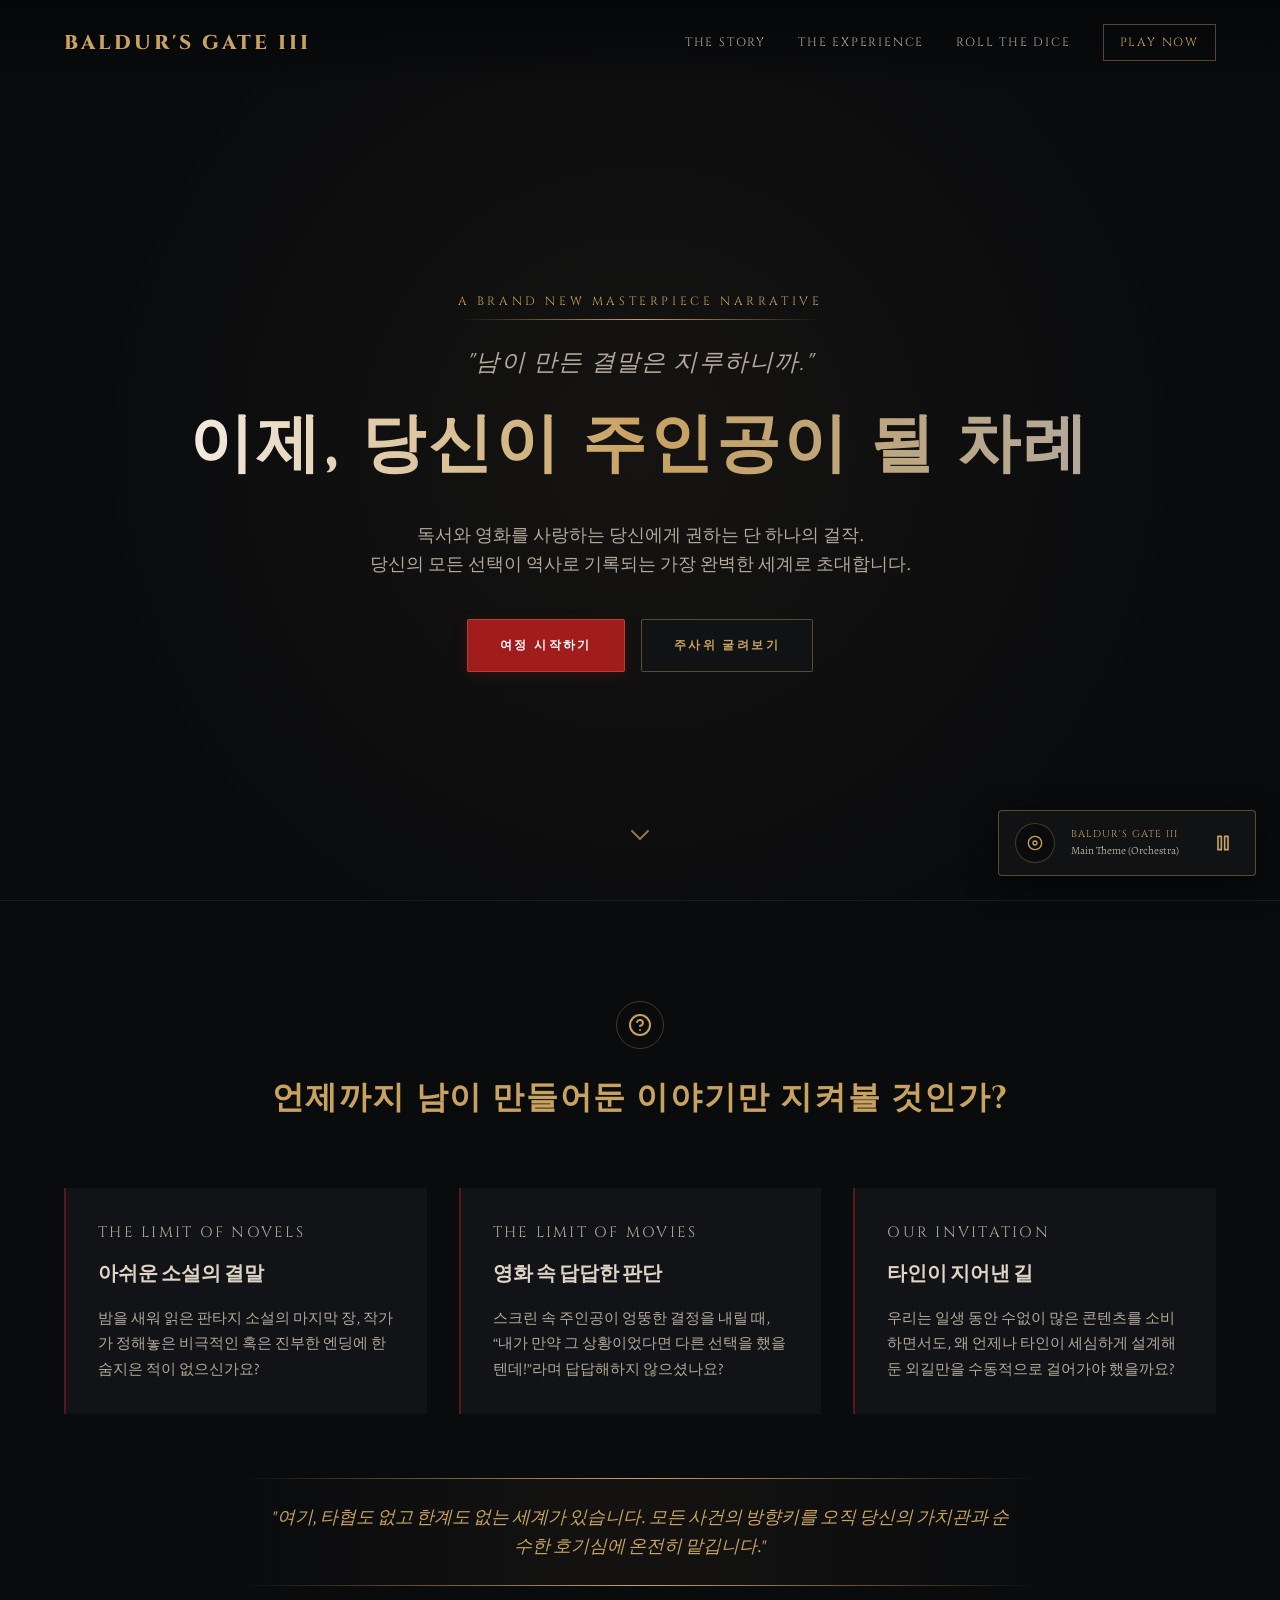
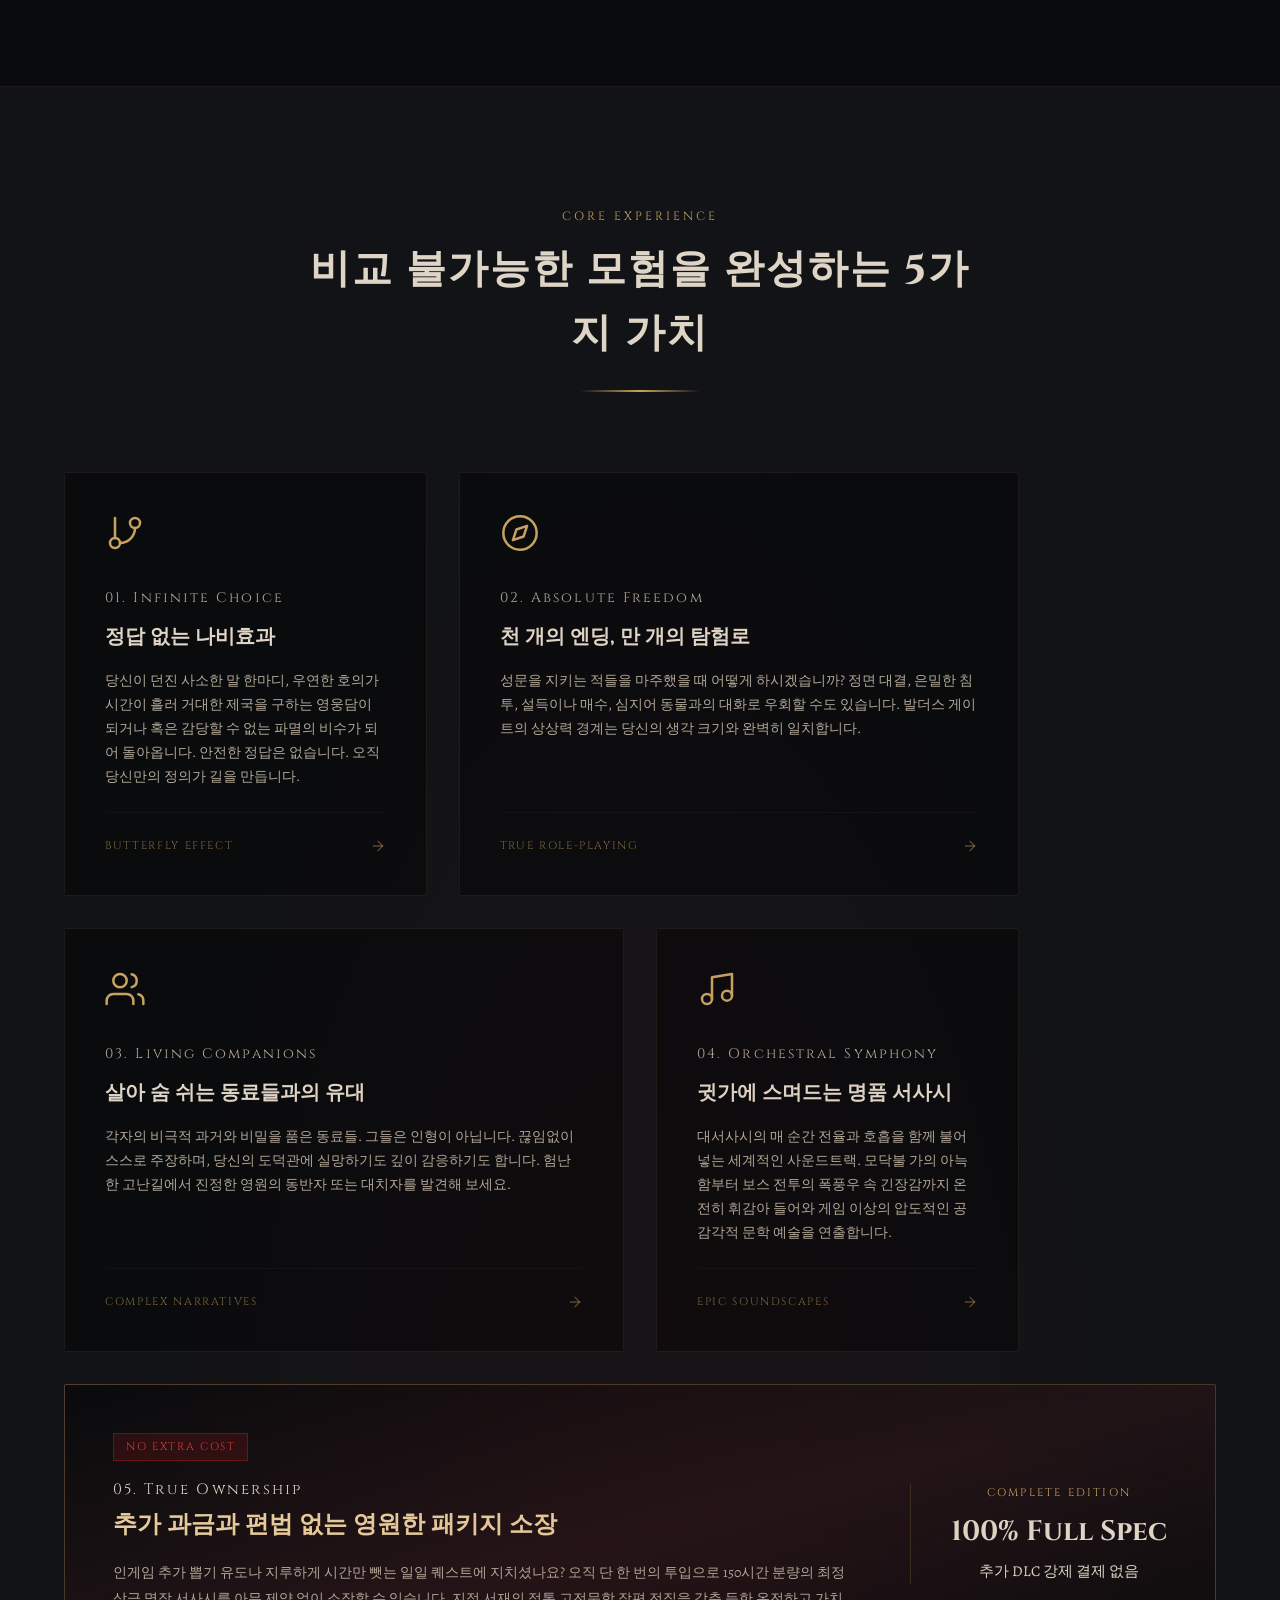
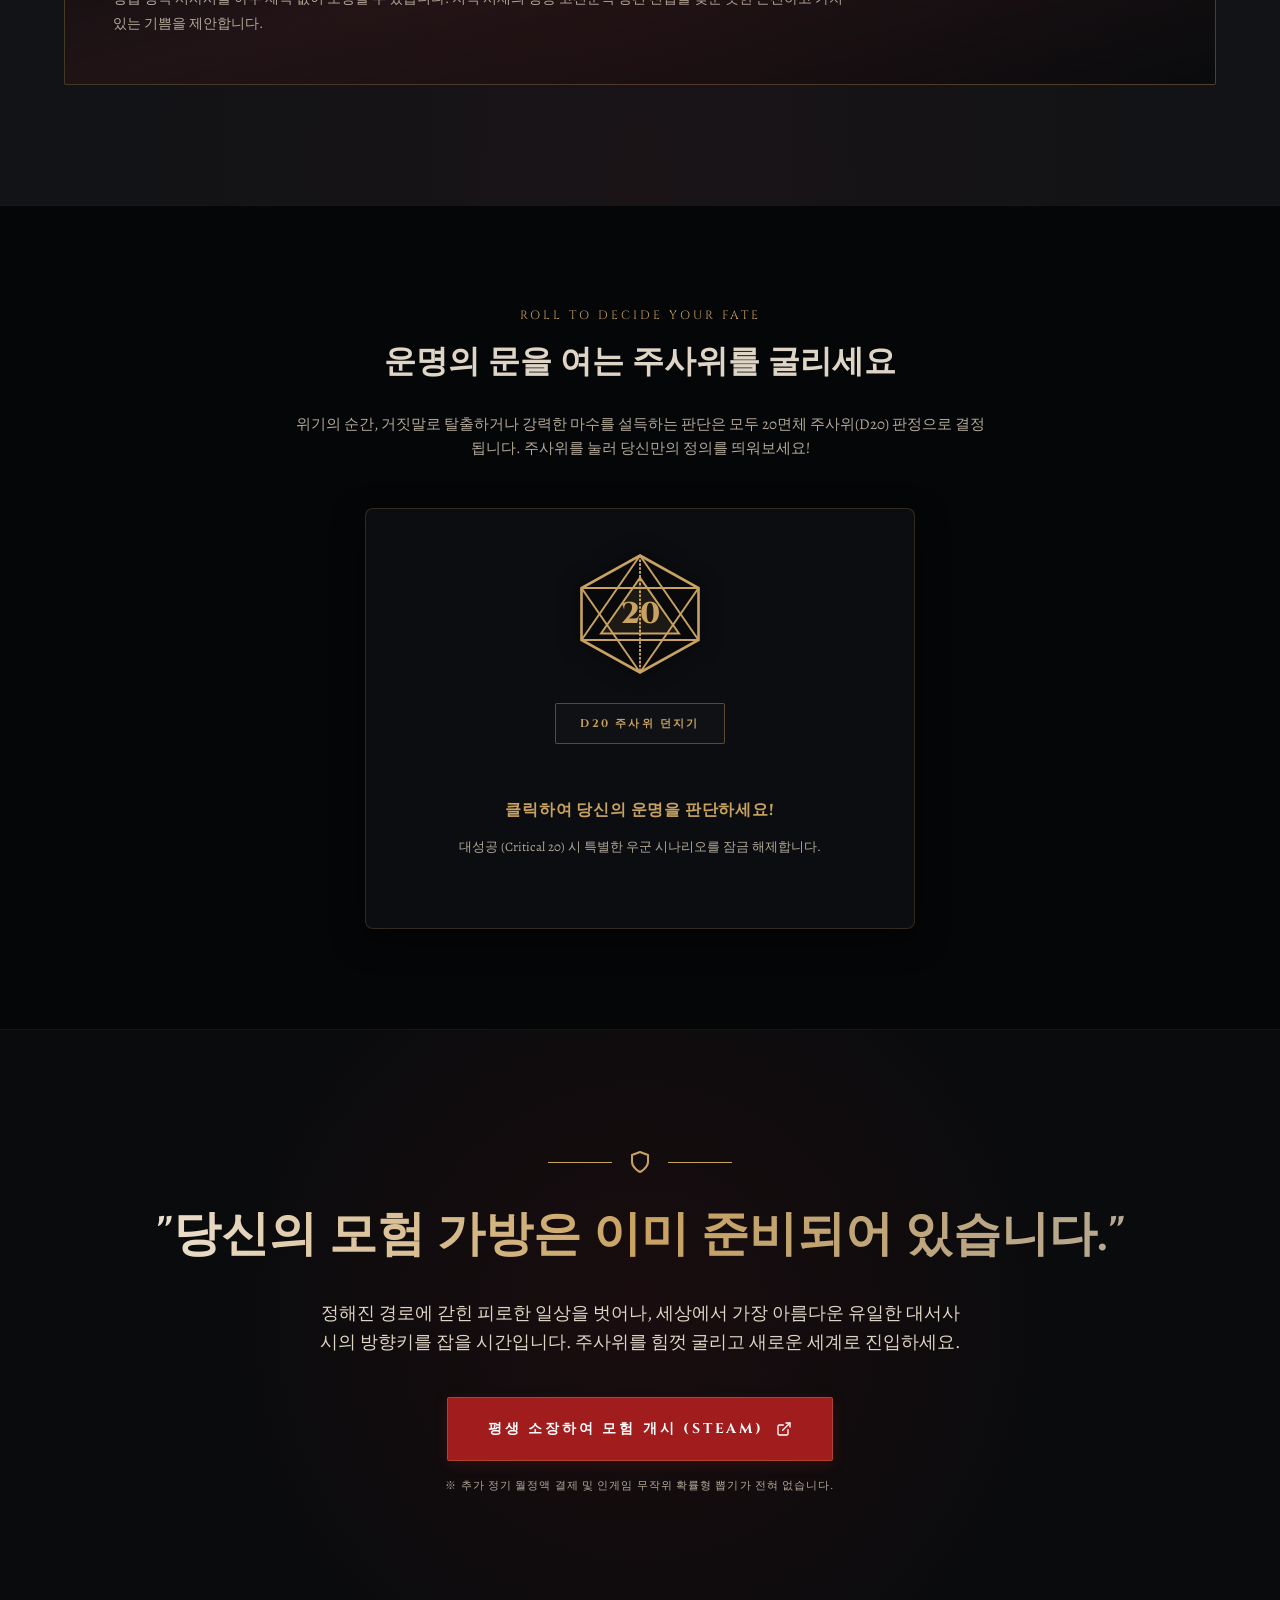
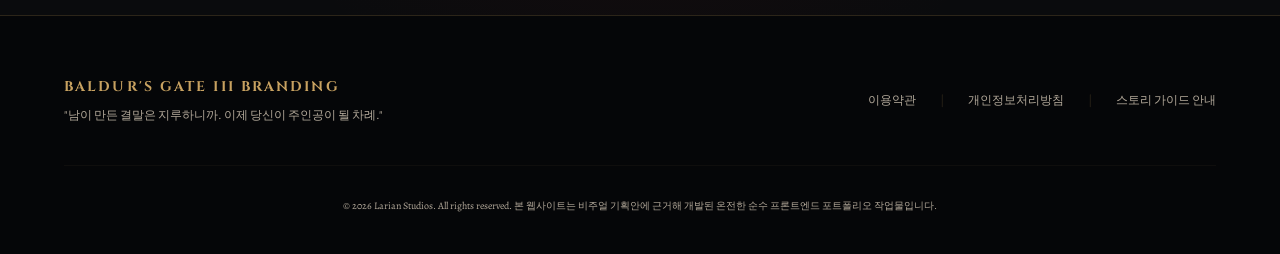
==== commit cc25cf93: "fixed dice not rolling issue" ====
--- a/baldur_s_gate_3_branding_landing_page.html
+++ b/baldur_s_gate_3_branding_landing_page.html
@@ -11,7 +11,7 @@
   <link href="https://fonts.googleapis.com/css2?family=Alegreya:ital,wght@0,400..900;1,400..900&family=Cinzel:wght@400..900&display=swap" rel="stylesheet">
   
   <style>
-    /* CSS 변수를 활용한 디자인 시스템 구축 */
+    /* CSS 변수를 활용한 고품격 디자인 시스템 */
     :root {
       --color-obsidian: #0a0b0d;
       --color-obsidian-light: #121316;
@@ -430,7 +430,6 @@
       margin: 24px auto 0;
     }
 
-    /* 반응형 그리드 설계 */
     .features-grid {
       display: grid;
       grid-template-columns: repeat(6, 1fr);
@@ -519,7 +518,6 @@
       transform: translateX(4px);
     }
 
-    /* 스페셜 와이드 카드 스타일링 */
     .special-card {
       background: linear-gradient(to right bottom, var(--color-obsidian), rgba(161, 28, 28, 0.1), var(--color-obsidian));
       border: 1px solid rgba(200, 162, 97, 0.3);
@@ -596,7 +594,7 @@
     }
 
     .interactive-wrap {
-      max-width: 600px;
+      max-width: 700px;
       margin: 0 auto;
     }
 
@@ -616,21 +614,23 @@
     .dice-box {
       background-color: rgba(18, 19, 22, 0.6);
       border: 1px solid rgba(200, 162, 97, 0.2);
-      padding: 40px;
+      padding: 40px 24px;
       border-radius: 8px;
       display: inline-flex;
       flex-direction: column;
       align-items: center;
-      min-width: 300px;
+      width: 100%;
+      max-width: 550px;
       box-shadow: 0 10px 30px rgba(0, 0, 0, 0.5);
     }
 
     .dice-container {
       position: relative;
-      width: 120px;
-      height: 120px;
+      width: 130px;
+      height: 130px;
       cursor: pointer;
-      margin-bottom: 32px;
+      margin-bottom: 24px;
+      perspective: 1000px; /* 3D 효과 부여 */
     }
 
     .dice-svg {
@@ -638,10 +638,12 @@
       height: 100%;
       color: var(--color-gold);
       transition: var(--transition-smooth);
+      filter: drop-shadow(0 0 10px rgba(0,0,0,0.5));
     }
 
     .dice-container:hover .dice-svg {
       color: var(--color-gold-light);
+      filter: drop-shadow(0 0 12px rgba(200, 162, 97, 0.3));
     }
 
     .dice-number {
@@ -650,7 +652,7 @@
       left: 50%;
       transform: translate(-50%, -50%);
       font-family: var(--font-title);
-      font-size: 28px;
+      font-size: 30px;
       font-weight: 800;
       color: var(--color-gold);
       user-select: none;
@@ -661,33 +663,63 @@
       color: var(--color-gold-light);
     }
 
-    /* 주사위 회전 애니메이션 */
-    @keyframes roll {
-      0% { transform: rotate(0deg) scale(1); }
-      30% { transform: rotate(360deg) scale(1.15); }
-      70% { transform: rotate(720deg) scale(0.9); }
-      100% { transform: rotate(1080deg) scale(1); }
+    /* 3D 주사위 회전 + 흔들림 복합 시네마틱 애니메이션 */
+    @keyframes roll3d {
+      0% {
+        transform: rotateX(0deg) rotateY(0deg) rotateZ(0deg) scale(1);
+        filter: drop-shadow(0 0 5px rgba(200, 162, 97, 0.2));
+      }
+      15% {
+        transform: rotateX(120deg) rotateY(-90deg) rotateZ(45deg) scale(1.15);
+        filter: drop-shadow(0 0 20px var(--color-crimson));
+      }
+      40% {
+        transform: rotateX(360deg) rotateY(180deg) rotateZ(-90deg) scale(0.85);
+        filter: drop-shadow(0 0 10px rgba(0, 0, 0, 0.8));
+      }
+      70% {
+        transform: rotateX(720deg) rotateY(540deg) rotateZ(180deg) scale(1.2);
+        filter: drop-shadow(0 0 30px var(--color-gold));
+      }
+      85% {
+        transform: rotateX(900deg) rotateY(810deg) rotateZ(270deg) scale(0.95);
+        filter: drop-shadow(0 0 15px var(--color-gold-light));
+      }
+      100% {
+        transform: rotateX(1080deg) rotateY(1080deg) rotateZ(360deg) scale(1);
+        filter: drop-shadow(0 0 8px rgba(0, 0, 0, 0.6));
+      }
     }
 
     .dice-rolling {
-      animation: roll 1.2s cubic-bezier(0.34, 1.56, 0.64, 1);
+      animation: roll3d 1.3s cubic-bezier(0.2, 0.8, 0.2, 1) forwards;
     }
 
     .dice-result {
       margin-top: 24px;
-      min-height: 60px;
+      min-height: 120px;
+      display: flex;
+      flex-direction: column;
+      justify-content: center;
+      align-items: center;
+      transition: var(--transition-smooth);
+      width: 100%;
     }
 
     .result-msg {
-      font-size: 15px;
+      font-size: 16px;
       font-weight: bold;
       color: var(--color-gold);
-      margin-bottom: 8px;
+      margin-bottom: 12px;
+      letter-spacing: 0.05em;
     }
 
     .result-sub {
-      font-size: 12px;
+      font-size: 13px;
       color: var(--color-parchment-dark);
+      line-height: 1.7;
+      max-width: 460px;
+      padding: 0 10px;
     }
 
     .cta {
@@ -978,7 +1010,6 @@
   <!-- 가상 뮤직 플레이어 -->
   <div class="bgm-player" id="music-player">
     <div class="vinyl" id="vinyl-disk">
-      <!-- 음반 모양 아이콘 (SVG) -->
       <svg class="btn-icon" viewBox="0 0 24 24" fill="none" stroke="currentColor" stroke-width="2" stroke-linecap="round" stroke-linejoin="round">
         <circle cx="12" cy="12" r="10"></circle>
         <circle cx="12" cy="12" r="3"></circle>
@@ -989,9 +1020,7 @@
       <p class="bgm-title" id="bgm-title">Main Theme (Orchestra)</p>
     </div>
     <button onclick="toggleMusic()" class="btn-play-toggle" aria-label="음악 재생/정지 토글">
-      <!-- 재생/정지 전환 아이콘 (BGM 제어) -->
       <svg id="music-btn-svg" viewBox="0 0 24 24" width="20" height="20" fill="none" stroke="currentColor" stroke-width="2" stroke-linecap="round" stroke-linejoin="round">
-        <!-- 재생 상태 기본 아이콘: 일시정지 (Pause) -->
         <rect x="6" y="4" width="4" height="16"></rect>
         <rect x="14" y="4" width="4" height="16"></rect>
       </svg>
@@ -1020,7 +1049,6 @@
       </div>
     </div>
     
-    <!-- 모바일 메뉴 아코디언 -->
     <div id="mobile-menu" class="mobile-nav">
       <a href="#about" onclick="toggleMobileMenu()">THE STORY</a>
       <a href="#features" onclick="toggleMobileMenu()">THE EXPERIENCE</a>
@@ -1065,7 +1093,6 @@
     <div class="container">
       <div class="about-header">
         <div class="about-icon">
-          <!-- 도우미 물음표 아이콘 (SVG) -->
           <svg viewBox="0 0 24 24" width="24" height="24" fill="none" stroke="currentColor" stroke-width="2" stroke-linecap="round" stroke-linejoin="round">
             <circle cx="12" cy="12" r="10"></circle>
             <path d="M9.09 9a3 3 0 0 1 5.83 1c0 2-3 3-3 3"></path>
@@ -1116,7 +1143,6 @@
           <div class="feature-card">
             <div>
               <div class="card-icon">
-                <!-- 브랜치 구조 아이콘 (SVG) -->
                 <svg viewBox="0 0 24 24" width="40" height="40" fill="none" stroke="currentColor" stroke-width="1.5" stroke-linecap="round" stroke-linejoin="round">
                   <line x1="6" y1="3" x2="6" y2="15"></line>
                   <circle cx="18" cy="6" r="3"></circle>
@@ -1143,7 +1169,6 @@
           <div class="feature-card">
             <div>
               <div class="card-icon">
-                <!-- 나침반 아이콘 (SVG) -->
                 <svg viewBox="0 0 24 24" width="40" height="40" fill="none" stroke="currentColor" stroke-width="1.5" stroke-linecap="round" stroke-linejoin="round">
                   <circle cx="12" cy="12" r="10"></circle>
                   <polygon points="16.24 7.76 14.12 14.12 7.76 16.24 9.88 9.88 16.24 7.76"></polygon>
@@ -1168,7 +1193,6 @@
           <div class="feature-card">
             <div>
               <div class="card-icon">
-                <!-- 유저 연합 아이콘 (SVG) -->
                 <svg viewBox="0 0 24 24" width="40" height="40" fill="none" stroke="currentColor" stroke-width="1.5" stroke-linecap="round" stroke-linejoin="round">
                   <path d="M17 21v-2a4 4 0 0 0-4-4H5a4 4 0 0 0-4 4v2"></path>
                   <circle cx="9" cy="7" r="4"></circle>
@@ -1195,7 +1219,6 @@
           <div class="feature-card">
             <div>
               <div class="card-icon">
-                <!-- 음표 아이콘 (SVG) -->
                 <svg viewBox="0 0 24 24" width="40" height="40" fill="none" stroke="currentColor" stroke-width="1.5" stroke-linecap="round" stroke-linejoin="round">
                   <path d="M9 18V5l12-2v13"></path>
                   <circle cx="6" cy="18" r="3"></circle>
@@ -1216,7 +1239,7 @@
           </div>
         </div>
 
-        <!-- 카드 5: 평생 소장 풀패키지 (와이드 스페셜 구조) -->
+        <!-- 카드 5: 평생 소장 풀패키지 -->
         <div class="col-span-6">
           <div class="feature-card special-card">
             <div class="special-content">
@@ -1239,6 +1262,7 @@
     </div>
   </section>
 
+  <!-- Section 3.5: Interactive 주사위 파트 -->
   <section id="interactive" class="interactive">
     <div class="container">
       <div class="interactive-wrap">
@@ -1283,7 +1307,6 @@
     <div class="container" style="position: relative; z-index: 10;">
       <div class="cta-decor">
         <span class="decor-line"></span>
-        <!-- 방패 아이콘 (SVG) -->
         <svg viewBox="0 0 24 24" width="24" height="24" fill="none" stroke="currentColor" stroke-width="2" stroke-linecap="round" stroke-linejoin="round">
           <path d="M12 22s8-4 8-10V5l-8-3-8 3v7c0 6 8 10 8 10z"></path>
         </svg>
@@ -1298,6 +1321,130 @@
 
       <div>
         <a href="https://store.steampowered.com" target="_blank" rel="noopener noreferrer" class="btn btn-primary btn-cta">
-          <span>평생 소장하여 모험 가입 (Steam)</span>
-          <!-- 외부링크 아이콘 (SVG) -->
-          <svg class="btn-icon" viewBox="0 0 24 24" fill="none" stroke="currentColor" stroke-width="2" stroke-linecap="round"+          <span>평생 소장하여 모험 개시 (Steam)</span>
+          <svg class="btn-icon" viewBox="0 0 24 24" fill="none" stroke="currentColor" stroke-width="2" stroke-linecap="round" stroke-linejoin="round">
+            <path d="M18 13v6a2 2 0 0 1-2 2H5a2 2 0 0 1-2-2V8a2 2 0 0 1 2-2h6"></path>
+            <polyline points="15 3 21 3 21 9"></polyline>
+            <line x1="10" y1="14" x2="21" y2="3"></line>
+          </svg>
+        </a>
+        <p class="cta-tip">※ 추가 정기 월정액 결제 및 인게임 무작위 확률형 뽑기가 전혀 없습니다.</p>
+      </div>
+    </div>
+  </section>
+
+  <footer>
+    <div class="container">
+      <div class="footer-top">
+        <div class="footer-brand">
+          <h4>BALDUR'S GATE III BRANDING</h4>
+          <p>"남이 만든 결말은 지루하니까. 이제 당신이 주인공이 될 차례."</p>
+        </div>
+        <div class="footer-links">
+          <a href="#">이용약관</a>
+          <span class="footer-divider">|</span>
+          <a href="#">개인정보처리방침</a>
+          <span class="footer-divider">|</span>
+          <a href="#">스토리 가이드 안내</a>
+        </div>
+      </div>
+      <div class="footer-bottom">
+        <p>&copy; 2026 Larian Studios. All rights reserved. 본 웹사이트는 비주얼 기획안에 근거해 개발된 온전한 순수 프론트엔드 포트폴리오 작업물입니다.</p>
+      </div>
+    </div>
+  </footer>
+
+  <!-- 순수 바닐라 자바스크립트 비즈니스 로직 -->
+  <script>
+    // 모바일 햄버거 메뉴 토글 기능
+    function toggleMobileMenu() {
+      const menu = document.getElementById('mobile-menu');
+      if (menu.style.display === 'block') {
+        menu.style.display = 'none';
+      } else {
+        menu.style.display = 'block';
+      }
+    }
+
+    // 운명의 D20 주사위 롤링 및 스토리텔링 엔진
+    let isRolling = false;
+    
+    function rollDice() {
+      if (isRolling) return;
+      isRolling = true;
+
+      const diceSvg = document.getElementById('dice-svg');
+      const diceNum = document.getElementById('dice-number');
+      const diceMsg = document.getElementById('dice-message');
+      const diceSubMsg = document.getElementById('dice-sub-message');
+
+      // 애니메이션 클래스 트리거 및 초기화
+      diceSvg.classList.remove('dice-rolling');
+      void diceSvg.offsetWidth; // 리플로우 트리거하여 애니메이션 초기화 보장
+      diceSvg.classList.add('dice-rolling');
+      
+      diceNum.textContent = "?";
+      diceMsg.textContent = "운명의 주사위가 어둠 속을 구르고 있습니다...";
+      diceSubMsg.textContent = "우주의 주사위가 굴러가며 새로운 가능성의 궤적을 빚어냅니다.";
+      diceMsg.style.color = "var(--color-gold)";
+
+      // 1.3초 시네마틱 롤링 대기
+      setTimeout(() => {
+        const rollResult = Math.floor(Math.random() * 20) + 1;
+        diceNum.textContent = rollResult;
+        diceSvg.classList.remove('dice-rolling');
+
+        // 결괏값 스케일 판단 및 멀티 엔딩/대안 암시 분기문
+        if (rollResult === 20) {
+          diceMsg.textContent = `🎲 [대성공 - CRITICAL 20] 완벽한 전설적 돌파`;
+          diceSubMsg.innerHTML = "<strong>당신의 호소력 짙은 설득이 경비 대장의 영혼을 뒤흔들었습니다.</strong> 그는 눈물을 흘리며 요새 문을 활짝 열고 군수품 열쇠까지 넘겨줍니다.<br><br><em>💡 다른 길의 암시:</em> 설령 이 주사위가 1이 나와 문이 굳게 잠겼더라도, 요새 벽 뒤 무너진 틈새를 통해 도약(Jump)해 침투하거나 아예 지하 하수구 깊숙한 곳에서 조용히 걸어 올라오는 기발한 대안적 침투로가 존재했을 것입니다.";
+          diceMsg.style.color = "#10b981"; // 에메랄드 성공톤
+        } 
+        else if (rollResult >= 15) {
+          diceMsg.textContent = `🎲 [성공 - 판정값 ${rollResult}] 지혜로운 평화 타협`;
+          diceSubMsg.innerHTML = "<strong>수비대장이 가벼운 의심을 거두고 당신의 영웅적인 목적에 수긍했습니다.</strong> 군용 통행증을 교부받아 안전하게 성문을 관통합니다.<br><br><em>💡 다른 길의 암시:</em> 말로 해결하지 않고, 소매치기 기술로 대장의 허리춤에서 마법 열쇠를 몰래 훔쳐 통과하거나 근처 술집에서 다른 병사를 포섭해 문을 열어두라고 거래를 제안하는 등 다른 지략도 넘쳐납니다.";
+          diceMsg.style.color = "var(--color-gold-light)";
+        } 
+        else if (rollResult >= 8) {
+          diceMsg.textContent = `🎲 [부분 성공 - 판정값 ${rollResult}] 타협과 대가 지불`;
+          diceSubMsg.innerHTML = "<strong>대장은 순순히 성문을 열지 않지만 약간의 통행 금화(Gold)를 요구합니다.</strong> 조금 쓰라린 지출이지만 무난하게 진입합니다.<br><br><em>💡 다른 길의 암시:</em> 금화가 아깝다면 근처 덤불에 있는 '말하는 다람쥐'를 찾아가 지름길을 물어보거나, 야밤에 침묵 마법을 걸고 경비들을 한 명씩 기절시킨 뒤 공짜로 통과하는 전략적 선택도 준비되어 있습니다.";
+          diceMsg.style.color = "var(--color-parchment)";
+        } 
+        else if (rollResult === 1) {
+          diceMsg.textContent = `🎲 [대실패 - CRITICAL FUMBLE 1] 참사에서 피어나는 기적`;
+          diceSubMsg.innerHTML = "<strong>말실수로 정체가 폭로되어 성 전체에 비상 종이 울립니다!</strong> 군대가 출동하며 전면 전투가 시작됩니다.<br><br><em>💡 다른 길의 암시:</em> 대실패로 인한 전면전조차 완벽한 모험입니다. 야생 동물로 변신해 쥐구멍으로 은밀히 도망치거나, 요새 천장의 거대한 상들리에 마법 사슬을 쏘아 떨어뜨려 적들을 일망타진하는 등 역전의 실마리는 늘 아군에게 쥐어져 있습니다.";
+          diceMsg.style.color = "var(--color-crimson-light)";
+        } 
+        else {
+          diceMsg.textContent = `🎲 [실패 - 판정값 ${rollResult}] 가로막힌 전면 통제`;
+          diceSubMsg.innerHTML = "<strong>경비 대장이 비웃으며 칼날을 세웁니다. 설득은 통하지 않고 정문 통과가 철저히 막혔습니다.</strong><br><br><em>💡 다른 길의 암시:</em> 절망하지 마세요. 정문이 거절당했다는 것은 당신이 절벽 위 썩은 발판을 무너뜨려 비밀 우회로를 찾거나, 투명화 물약을 마시고 유유히 대장 옆을 성큼성큼 통과하는 완전히 새로운 장르의 미션을 시작할 타이밍이라는 뜻입니다.";
+          diceMsg.style.color = "var(--color-parchment-dark)";
+        }
+
+        isRolling = false;
+      }, 1300);
+    }
+
+    // 가상 배경 음악 플레이어 제어 기능
+    let isMusicPlaying = true;
+    const vinylDisk = document.getElementById('vinyl-disk');
+    const bgmTitle = document.getElementById('bgm-title');
+    const musicBtnSvg = document.getElementById('music-btn-svg');
+
+    function toggleMusic() {
+      isMusicPlaying = !isMusicPlaying;
+      if (isMusicPlaying) {
+        vinylDisk.style.animationPlayState = 'running';
+        bgmTitle.textContent = "Main Theme (Orchestra)";
+        // Pause 아이콘 상태로 변경 (재생 중이므로 클릭 시 멈춘다는 직관적 매칭)
+        musicBtnSvg.innerHTML = `<rect x="6" y="4" width="4" height="16"></rect><rect x="14" y="4" width="4" height="16"></rect>`;
+      } else {
+        vinylDisk.style.animationPlayState = 'paused';
+        bgmTitle.textContent = "Music Paused";
+        // Play 아이콘 상태로 변경
+        musicBtnSvg.innerHTML = `<polygon points="5 3 19 12 5 21 5 3"></polygon>`;
+      }
+    }
+  </script>
+</body>
+</html>
